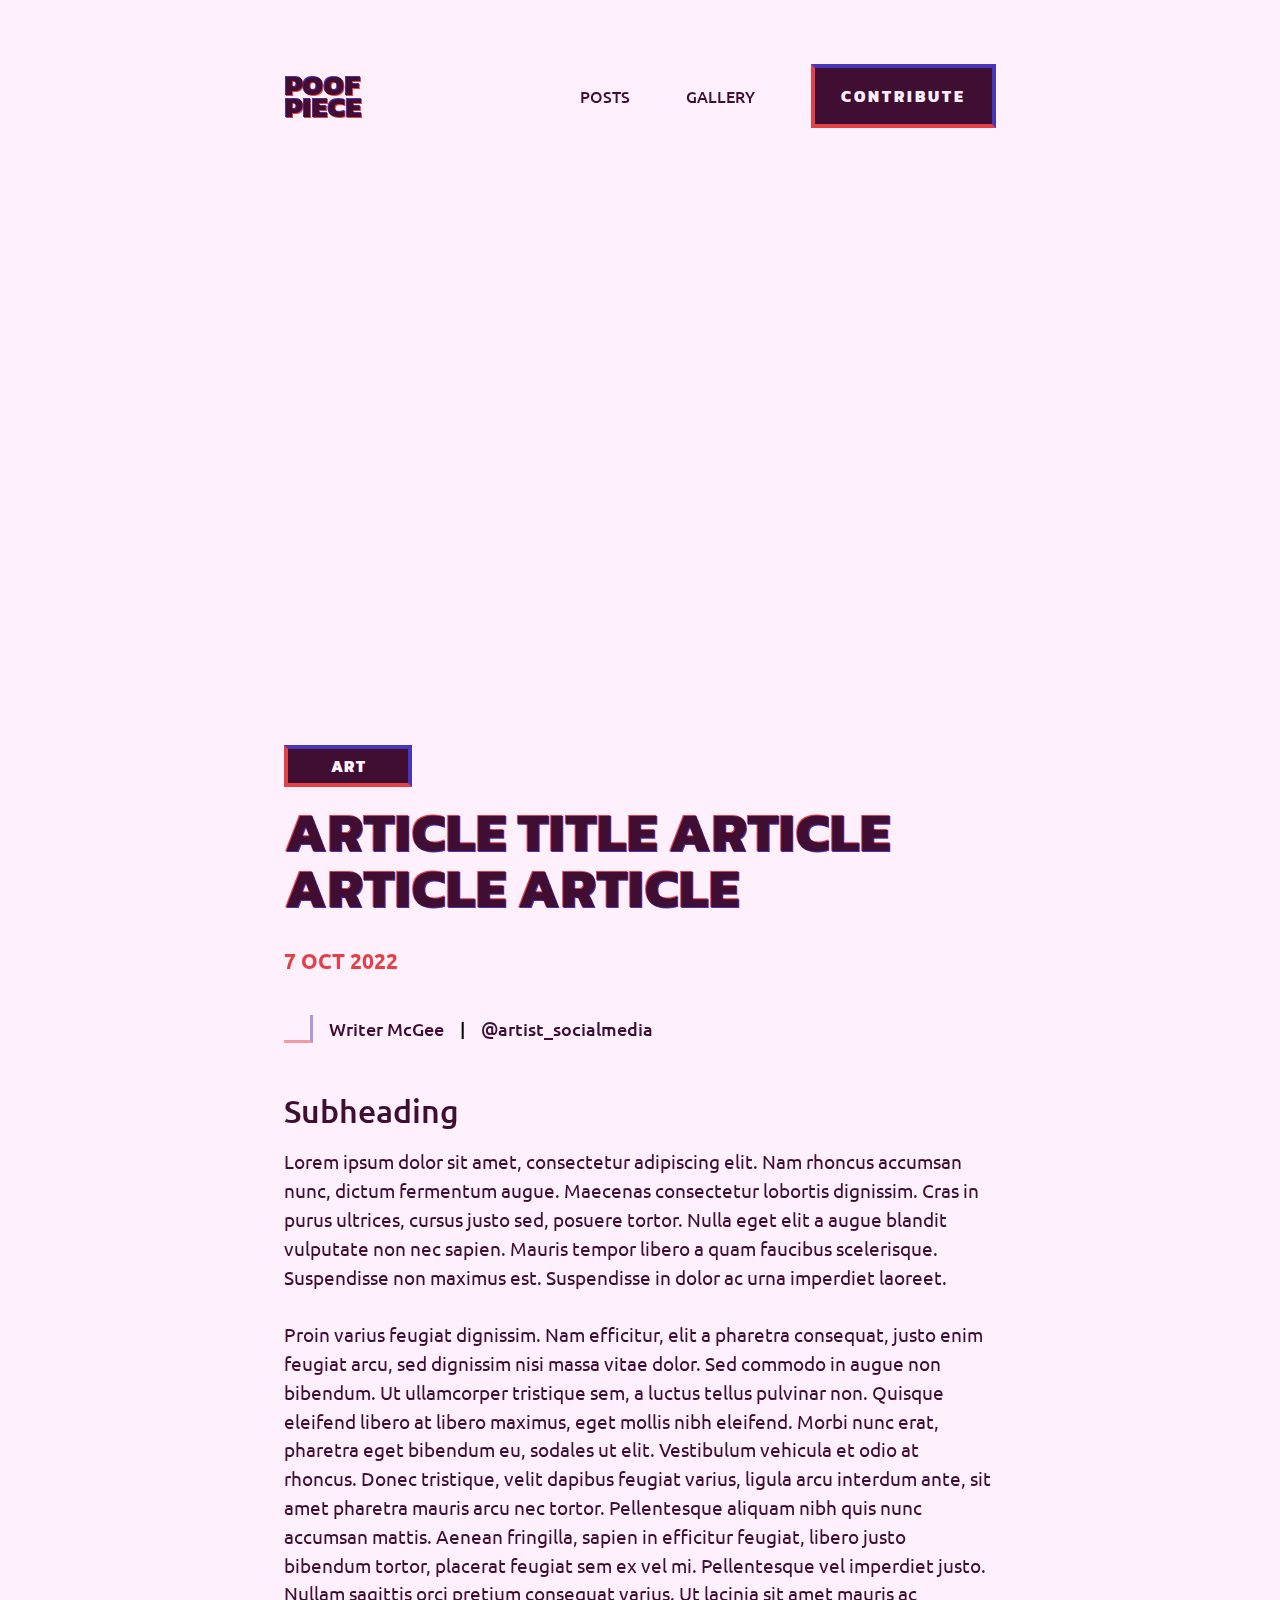
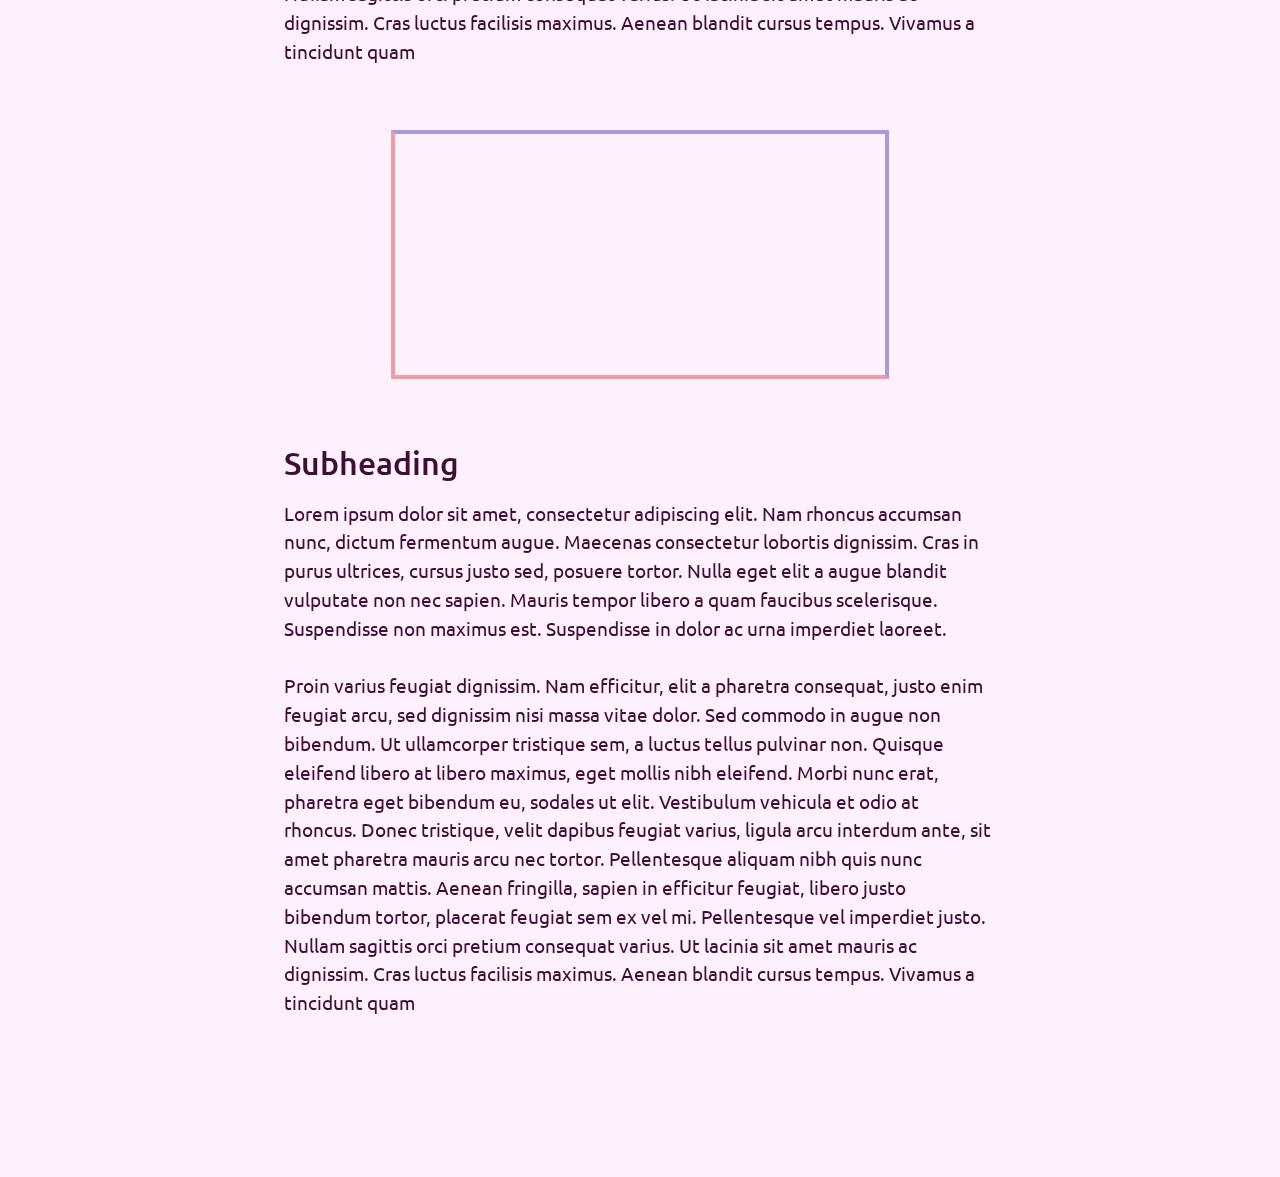
==== blog-post.html @ 09a467b0 "first commit" ====
<!DOCTYPE html>
<html lang="en">
<head>
    <meta charset="UTF-8">
    <meta http-equiv="X-UA-Compatible" content="IE=edge">
    <meta name="viewport" content="width=device-width, initial-scale=1.0">
    <title>Poof Piece - A Melbourned Based Queer Zine</title>
    <!-- fonts -->
    <link rel="preconnect" href="https://fonts.googleapis.com">
    <link rel="preconnect" href="https://fonts.gstatic.com" crossorigin>
    <link href="https://fonts.googleapis.com/css2?family=Kanit:wght@500;600;700;800;900&family=Ubuntu:wght@300;400;500;700&display=swap" rel="stylesheet">
    <!-- font-awesome -->
    <link
      rel="stylesheet"
      href="https://cdnjs.cloudflare.com/ajax/libs/font-awesome/6.1.1/css/all.min.css"
    />
    <!-- main css -->
    <link rel="stylesheet" href="styles.css" />
    <script src="nav.js" defer></script>
</head>

<div class="grid-container">

    <header class="primary-header flex blog-header">

        <div class="paper-rip-nav"></div>

        <div class="poof-piece-logo">
            <a href="/index.html">
                <!-- aria-hidden makes sure screen readers dont read the duplicate text -->
                <div class="text-layer-logo back-div red small-offset">
                    <h3 aria-hidden="true">POOF</h3>
                    <h3 aria-hidden="true">PIECE</h3>
                </div>
                <div class="text-layer-logo front-div purple">
                    <h3>POOF</h3>
                    <h3>PIECE</h3>
                </div>
            </a>
        </div>

        <!-- sr-only helps accessibility for screen readers -->
        <button class="mobile-nav-toggle" aria-controls="primary-navigation" aria-expanded="false">
            <span class="sr-only">Menu</span>
            <i class="fa-solid fa-bars red back-div small-offset" id="nav-toggle-1"></i>
            <i class="fa-solid fa-bars purple front-div" id="nav-toggle-2"></i>
        </button>

        <!-- Start of navbar -->
        <nav>
             
            <ul class="primary-navigation flex" data-visible="false" id="primary-navigation">
                <div class="paper-tear-effect not-visible"></div>
                <li><a href="/index.html" class="navbar-link navbar-hover">Posts</a></li>
                <li><a href="/gallery.html" class="navbar-link navbar-hover">Gallery</a></li>
                <li><a href="#" class="navbar-link navbar-btn">Contribute</a></li>
            </ul>
 
        </nav>

    </header>

</div>

<div class="nav-black-screen not-visible"></div>

<body>

    <div class="blog-post-image">
        <div class="paper-rip-under-image"></div>
    </div>

    

    <main>

        <section class="blog-post-page">
            <div class="blog-tag tag-selected">ART</div>
            <h1>ARTICLE TITLE ARTICLE ARTICLE ARTICLE</h1>
            <p class="blog-date">7 OCT 2022</p>
            <div class="post-author flex">
                <div class="author-image light-colour-border"></div>
                <p class="author-name">Writer McGee</p>
                <p>|</p>
                <p class="author-name">@artist_socialmedia</p>
            </div>

            <article class="blog-content">
                <h2>Subheading</h2>
                <p>Lorem ipsum dolor sit amet, consectetur adipiscing elit. Nam rhoncus accumsan nunc, dictum fermentum augue. Maecenas consectetur lobortis dignissim. Cras in purus ultrices, cursus justo sed, posuere tortor. Nulla eget elit a augue blandit vulputate non nec sapien. Mauris tempor libero a quam faucibus scelerisque. Suspendisse non maximus est. Suspendisse in dolor ac urna imperdiet laoreet.
                    <br><br>
                    Proin varius feugiat dignissim. Nam efficitur, elit a pharetra consequat, justo enim feugiat arcu, sed dignissim nisi massa vitae dolor. Sed commodo in augue non bibendum. Ut ullamcorper tristique sem, a luctus tellus pulvinar non. Quisque eleifend libero at libero maximus, eget mollis nibh eleifend. Morbi nunc erat, pharetra eget bibendum eu, sodales ut elit. Vestibulum vehicula et odio at rhoncus. Donec tristique, velit dapibus feugiat varius, ligula arcu interdum ante, sit amet pharetra mauris arcu nec tortor. Pellentesque aliquam nibh quis nunc accumsan mattis. Aenean fringilla, sapien in efficitur feugiat, libero justo bibendum tortor, placerat feugiat sem ex vel mi. Pellentesque vel imperdiet justo. Nullam sagittis orci pretium consequat varius. Ut lacinia sit amet mauris ac dignissim. Cras luctus facilisis maximus. Aenean blandit cursus tempus. Vivamus a tincidunt quam
                </p>

                <div class="img-container">
                    <div class="blog-post-img light-colour-border"></div>
                </div>

                <h2>Subheading</h2>
                <p>Lorem ipsum dolor sit amet, consectetur adipiscing elit. Nam rhoncus accumsan nunc, dictum fermentum augue. Maecenas consectetur lobortis dignissim. Cras in purus ultrices, cursus justo sed, posuere tortor. Nulla eget elit a augue blandit vulputate non nec sapien. Mauris tempor libero a quam faucibus scelerisque. Suspendisse non maximus est. Suspendisse in dolor ac urna imperdiet laoreet.
                    <br><br>
                    Proin varius feugiat dignissim. Nam efficitur, elit a pharetra consequat, justo enim feugiat arcu, sed dignissim nisi massa vitae dolor. Sed commodo in augue non bibendum. Ut ullamcorper tristique sem, a luctus tellus pulvinar non. Quisque eleifend libero at libero maximus, eget mollis nibh eleifend. Morbi nunc erat, pharetra eget bibendum eu, sodales ut elit. Vestibulum vehicula et odio at rhoncus. Donec tristique, velit dapibus feugiat varius, ligula arcu interdum ante, sit amet pharetra mauris arcu nec tortor. Pellentesque aliquam nibh quis nunc accumsan mattis. Aenean fringilla, sapien in efficitur feugiat, libero justo bibendum tortor, placerat feugiat sem ex vel mi. Pellentesque vel imperdiet justo. Nullam sagittis orci pretium consequat varius. Ut lacinia sit amet mauris ac dignissim. Cras luctus facilisis maximus. Aenean blandit cursus tempus. Vivamus a tincidunt quam
                </p>
                




            </article>

        </section>

        

    </main>

</body>

</html>
---- styles.css ----
* {
    box-sizing: border-box;
    margin: 0;
    padding: 0;
    font-family: 'Ubuntu', sans-serif;
}

/* Fonts */
h1, h2, h3, h4 {
    font-family: 'Kanit', sans-serif;
}

/* Default styles */

:root {
    /* colours */
    --red: #E44146;
    --purple: #4836B9;
    --light-pink: #FFF0FE;
    --light-pink2: #EADBE9;
    --dark-purple: #400E33;
    --transition: 0.3s ease-in-out all;

    /* grids */
    --desktop-grid: 2fr auto minmax(600px, 5fr) 2fr;
    --tablet-grid: 0.8fr 4fr 0.8fr;

}

body {
    background-color: var(--light-pink) !important;
    background: rgba(255, 255, 255, 0) url(/images/marjan-blan-marjanblan-_kUxT8WkoeY-unsplash.jpg) center center/cover repeat;
    overflow-x: hidden !important;
}

.flex {
    display: flex;
    gap: var(--gap, 2rem);
}

.sr-only {
    position: absolute;
    width: 1px;
    height: 1px;
    padding: 0;
    margin: -1px;
    overflow: hidden;
    clip: rect(0,0,0,0);
    border: 0;
}

/*__________________ NAVIGATION BAR __________________*/
/* Used this vid: https://www.youtube.com/watch?v=HbBMp6yUXO0&ab_channel=KevinPowell */

/* Desktop size */

.poof-piece-logo {
    /* margin: 2rem; */
}

.poof-piece-logo a {
    text-transform: uppercase;
    text-decoration: none;
}

a {
    all: unset;
    cursor: pointer;
}

.poof-piece-logo a h3 {
    font-weight: 900;
    font-size: 1.5rem;
    line-height: 75%;
}

.front-div {
    position: relative;
    mix-blend-mode: multiply;
}

.back-div {
    position: absolute;
}

.purple {
    color: var(--purple);
}

.red {
    color: var(--red);
}

.colour-border {
    border-bottom: 4px solid var(--red);
    border-left: 4px solid var(--red);
    border-top: 4px solid var(--purple);
    border-right: 4px solid var(--purple);
}

.light-colour-border {
    border-bottom: 4px solid #e441467a;
    border-left: 4px solid #e441467a;
    border-top: 4px solid #4736b976;
    border-right: 4px solid #4736b976;
}

.not-visible {
    display: none;
}


.primary-header {
    align-items: center;
    justify-content: space-between;
    margin: 2rem 0;
}

.primary-navigation li {
    list-style-type: none;
}

.navbar-link {
    color: var(--dark-purple);
    text-transform: uppercase;
    text-decoration: none;
    font-weight: 500;
}

.background-multiply {
    background-blend-mode: multiply;
}

.multiply {
    mix-blend-mode: multiply;
}

.background-red {
    background-color: var(--red);
}

.background-purple {
    background-color: var(--purple);
}

.small-offset {
    margin-top: 1px;
    margin-left: 1px;
}

.medium-offset {
    margin-top: 4px;
    margin-left: 4px;
}

.large-offset {
    margin-top: 8px;
    margin-left: 8px;
}

.mobile-nav-toggle {
    display: none;
}

/* Tablet and mobile size */

@media screen and (max-width: 1200px) {

    .primary-navigation {
        position: fixed;
        z-index: 1000;
        inset: 0 0 0 50%;
        background-color: var(--light-pink);
        flex-direction: column;
        padding: min(30vh, 8rem) 4rem min(30vh, 8rem) 2rem;
        --gap: 2rem;
        transform: translateX(100%);
        transition: var(--transition);
        
    }

    .primary-navigation .navbar-link {
        font-size: 1.2rem;
    }

    .primary-navigation[data-visible="true"] {
        transform: translateX(0%);
    }

    .mobile-nav-toggle {
        display: block;
        position: absolute;
        z-index: 9999;
        border: none;
        background-color: #400e3300;
        width: 3rem;
        aspect-ratio: 1;
        top: 2rem;
        right: 2rem;
    }

    .mobile-nav-toggle i {
        font-size: 2rem;
    }

    .nav-black-screen {
        position: fixed;
        z-index: 900;
        top: 0;
        left: 0;
        background-color: #0F000B;
        opacity: 0.9;
        width: 100vw;
        height: 100vh;
        transition: 0.3ms ease-out;
    }

    .poof-piece-logo {
        margin: 0 2rem;
    }

    .paper-tear-effect {
        background-color: red;
        background: rgba(255, 255, 255, 0) url(/images/1-pink.png) center center/cover no-repeat;
        position: inherit;
        top: 0;
        left: -8rem;
        height: 100vh;
        width: 9rem;
        z-index: -1;
        
    }
    
}

/* Tablet size */
@media screen and (min-width: 768px) {

    .primary-navigation {
        padding: min(30vh, 10rem) 10rem min(30vh, 10rem) 5rem;
        --gap: 3rem; 

    }


    .primary-navigation .navbar-link {
        font-size: 1.4rem;
    }


}

/* Desktop size */
@media screen and (min-width: 1200px) {

    .primary-navigation {
        padding: 0;
        --gap: 3.5rem; 
        align-items: center;

    }

    .grid-container {
        display: grid;
        grid-template-columns: var(--desktop-grid);
    }

    .primary-header {
        grid-column: 3;
        margin: 4rem 0;
    }

    .poof-piece-logo a h3 {
        font-size: 1.8rem;
        line-height: 75%;
    }

    .primary-navigation .navbar-link {
        font-size: 1rem;
    }

    .poof-piece-logo {
        margin: 0;
    }

    .navbar-hover::before {
        content: '';
        display: block;
        height: 5px;
        background: var(--red);
        position: absolute;
        bottom: -.8em;
        left: 0;
        right: 0;
        transform: scale(0, 1);
        mix-blend-mode: multiply;
        /* transform-origin: left; */
        transition: transform ease-in-out 255ms;
    }

    .navbar-hover::after {
        content: '';
        display: block;
        height: 5px;
        background: var(--purple);
        position: absolute;
        bottom: -.9em;
        left: 0;
        right: 0;
        transform: scale(0, 1);
        mix-blend-mode: multiply;
        /* transform-origin: left; */
        transition: transform ease-in-out 255ms;
    }

    .navbar-hover {
        position: relative;
    }

    .navbar-hover:hover::before {
        transform: scale(1, 1);
    }

    .navbar-hover:hover::after {
        transform: scale(1, 1);
    }

    .navbar-btn {
        background-color: var(--dark-purple);
        font-family: 'Kanit', sans-serif;
        font-weight: 800;
        letter-spacing: 3px;
        padding: 1rem 1.6rem;
        color: var(--light-pink);
        position: relative;
        transition: var(--transition);
        display: block;
        border-bottom: 4px solid var(--red);
        border-left: 4px solid var(--red);
        border-top: 4px solid var(--purple);
        border-right: 4px solid var(--purple);
        
        
    }

    .navbar-btn:hover {
        transform: scale(1.03);
        border-bottom: 4px solid var(--purple);
        border-left: 4px solid var(--purple);
        border-top: 4px solid var(--red);
        border-right: 4px solid var(--red);
    }


    .paper-tear-effect {
        display: none;
    }
   
}

/*__________________ SPLASH SECTION __________________*/

/* Mobile size */

main {
    padding: 0 2rem 0 2rem;
}

.splash-container {
    flex-direction: column;
    align-items: center;
    margin-top: 4rem;
}

.poof-piece-title h1 {
    font-size: calc(100vw / 3);
    font-weight: 900;
    line-height: 70%;

}

.poof-piece-title {
    justify-content: center;
}

.splash-subtitle {
    color: var(--red);
    font-family: 'Ubuntu', sans-serif;
    font-size: 1.3rem;
    font-weight: 500;
    margin-top: 1rem;
}

.splash-subtitle span {
    position: relative;
}

.splash-subtitle span::after {
    position: absolute;
    content: 'QUEER';
    top: 0;
    left: 2px;
    color: var(--purple);
    mix-blend-mode: multiply;
}

.splash-background-images {
    z-index: -999999;
}

.bg-img {
    opacity: 30%;
    mix-blend-mode: multiply;
    position: absolute;
    z-index: -999999;
}


.bg-img-1 {
    background: rgba(0, 0, 0, 0) url(images/bg_img1\ copy.png) center center/cover no-repeat;
    width: 50vw;
    height: 60vh;
    top: 0;
    left: 0;
}
    
.bg-img-2 {
    background: rgba(0, 0, 0, 0) url(images/bg_img2\ copy.png) center center/cover no-repeat;
    width: 40vw;
    height: 30vh;
    top: 0;
    left: 10rem;
}



/* Tablet size */
@media screen and (min-width: 768px) {

    main {
        display: grid;
        grid-template-columns: var(--tablet-grid);
        padding: 0;
    }

    .splash-container {
        grid-column: 2;
        margin-top: 2rem;
    }

    .poof-piece-title h1 {
        font-size: calc(100vw / 5);
    }

    .splash-subtitle {
        font-size: 1.8rem;
    }
        
    .bg-img-2 {
        width: 30vw;
        height: 20vh;
        left: 15rem;
    }

    .poof-piece-title {
        z-index: -1;
    }

}

/* Desktop size */
@media screen and (min-width: 1200px) {

    main {
        grid-template-columns: var(--desktop-grid);
    }

    .splash-container {
        grid-column: 3;
        overflow: hidden;
        margin-top: 0;
        
    }

    .poof-piece-title h1 {
        font-size: calc(100vw / 7);
    }
    
}

/*__________________ SEARCH AND TAGS SECTION __________________*/

/* Mobile size */

input {
    all: unset;
}

.search-bar input {
    display: flex;
    width: 100%;
}

.search-bar input::placeholder {
    color: var(--red);
}

.search-bar {
    --gap: 1rem;
    border: 2px solid var(--red);
    padding: 1.2rem 1rem;
    margin-top: 2rem;
    color: var(--dark-purple);
    font-weight: 500;
    font-size: 1.1rem;
}

.search-bar i {
    color: var(--red);
}

.tags-wrapper {
    max-height: 4rem;
    display: flex;
    overflow-x: auto;
    overflow-y: visible;
    position: relative;
    margin-top: 3.5rem;
    bottom: 2rem;
    /* left: 1rem; */
    gap: 1rem;
    /* background-color: blue; */
    /* width: 100vw; */
    overflow-y: visible;
}

.tags-wrapper::-webkit-scrollbar {
    width: 0px;
}

.blog-tag {
    color: var(--light-pink);
    display: flex;
    background-color: var(--red);
    font-family: 'Kanit', sans-serif;
    letter-spacing: 0.1em;
    font-size: 1.2rem;
    text-transform: uppercase;
    align-items: center;
    justify-content: center;
    padding-top: 0.8rem;
    padding-bottom: 0.8rem;
    padding-left: 0.5rem;
    padding-right: 0.5rem;
    min-width: 9rem;
    font-weight: 800;
    text-align: center;
    transition: var(--transition);
    overflow-y: visible;
    cursor: pointer;
}

.blog-tag:hover {
    transform: scale(1.04);
    background-color: var(--dark-purple);
    
}

.tag-selected {
    background-color: #400E33;
    position: relative;
    overflow-y: visible;
    border-bottom: 4px solid var(--red);
    border-left: 4px solid var(--red);
    border-top: 4px solid var(--purple);
    border-right: 4px solid var(--purple);

}

/* Tablet size */
@media screen and (min-width: 768px) {

    .search-and-tags {
        display: flex;
        grid-column: 2;
        justify-content: center;
        flex-direction: column;
        align-items: center;
    }

    .search-bar {
        width: 60%;
    }

    .tags-wrapper {
        display: grid;
        grid-template-columns: 1fr 1fr 1fr 1fr;
        overflow-x: unset;
        max-height: unset;
    }

    .tags-container {
        width: 100%;
    }

    .blog-tag {
        font-size: 1rem;
        min-width: unset;
    }
}

/* Desktop size */
@media screen and (min-width: 1200px) {

    .search-and-tags {
        grid-column: 3;
    }

    .search-bar {
        width: 50%;
    }

    .tags-wrapper {
        grid-template-columns: 1fr 1fr 1fr 1fr 1fr;
    }
}

/*__________________ BLOG POSTS SECTION __________________*/

/* Mobile size */

.blog-post {
    flex-direction: column;
    --gap: 0.5rem;
    margin-bottom: 1.5rem;
    cursor: pointer;
    transition: var(--transition);
    justify-content: space-between;
}

.post-image {
    width: 100%;
    background-color: red;
    aspect-ratio: 1 / 0.5;
    background: rgb(255, 255, 255) url(/images/image-solid.png) center center/cover no-repeat;
    position: relative;
    border-bottom: 4px solid #e441467a;
    border-left: 4px solid #e441467a;
    border-top: 4px solid #4736b976;
    border-right: 4px solid #4736b976;
}

/* Individual post images */

#article-1 .post-image {
    background: rgba(255, 255, 255, 0) url(/images/pascal-bernardon-67sx2qVE048-unsplash.jpg) center center/cover no-repeat;
}

#article-2 .post-image {
    background: rgba(255, 255, 255, 0) url(/images/europeana-5TK1F5VfdIk-unsplash.jpg) center center/cover no-repeat;
}

#article-3 .post-image {
    background: rgba(255, 255, 255, 0) url(/images/monica-garniga-XClNDg9Z9Ag-unsplash.jpg) center center/cover no-repeat;
}

#article-4 .post-image {
    background: rgba(255, 255, 255, 0) url(/images/mika-dUaf3cHs9Xk-unsplash.jpg) center center/cover no-repeat;
}

#article-5 .post-image {
    background: rgba(255, 255, 255, 0) url(/images/jens-schwan-7-TyF05u5Ww-unsplash.jpg) center center/cover no-repeat;
}

#article-6 .post-image {
    background: rgba(255, 255, 255, 0) url(/images/ankit-verma--k8CMLIhG6E-unsplash.jpg) center center/cover no-repeat;
}

.blog-post-tag {
    background-color: var(--red);
    color: var(--light-pink);
    display: flex;
    width: 7rem;
    position: absolute;
    bottom: 0;
    margin-bottom: 0.7rem;
    margin-left: 0.7rem;
    align-items: center;
    justify-content: center;
    padding-top: 0.4rem;
    padding-bottom: 0.4rem;
    font-family: 'Kanit', sans-serif;
    text-transform: uppercase;
    font-weight: 800;
    font-size: 0.9rem;
    letter-spacing: 1px;
}

.blog-date {
    color: var(--red);
    font-weight: 700;
    margin-top: 0.5rem;
}

.blog-post-title {
    text-transform: uppercase;
    font-weight: 800;
    font-size: 1.7rem;
    letter-spacing: 0.025em;
    line-height: 115%;
    color: var(--red);
    position: relative;
}

.blog-post-title::after {
    position: absolute;
    content: 'Blog post title - what is the post about?';
    top: 0;
    left: 2px;
    color: var(--purple);
    mix-blend-mode: multiply;
}

.post-author {
    align-items: center;
    --gap: 1rem;
}

.author-image {
    background-color: #400E33;
    height: 2.5rem;
    aspect-ratio: 1 / 1;
    background: rgba(255, 255, 255, 0) url(/images/michael-dam-mEZ3PoFGs_k-unsplash.jpg) center center/cover no-repeat;
    border-width: 3px;
    border-top: unset;
    border-left: unset;
}

.author-name {
    color: var(--dark-purple);
    font-weight: 500;
}

/* Tablet size */
@media screen and (min-width: 768px) {

    .blog-posts {
        grid-column: 2;
        display: grid;
        grid-template-columns: 1fr 1fr 1fr 1fr 1fr 1fr;
        gap: 1.5rem;
        margin-bottom: 4rem;
    }

    .blog-post {
        grid-column: span 2;
        margin-bottom: unset;
    }

    .blog-post-title {
        font-size: 1.1rem;
    }

    .blog-post-title::after {
        left: 1px;
    }

    .blog-date {
        font-size: 0.8rem;
        margin-top: unset;
    }

    .author-image {
        height: 1.8rem;
    }

    .blog-post-tag {
        font-size: 0.6rem;
        margin-bottom: 0.5rem;
        margin-left: 0.5rem;
        letter-spacing: 2px;
        width: 5rem;
        padding-top: 0.3rem;
        padding-bottom: 0.3rem;
    }

    .author-name {
        font-size: 0.9rem;
    }

    /* Highlighted post */

    .highlight-post {
        grid-column: 1 / span 4;
        grid-row: 1 / span 2;
    }

    .highlight-post .blog-post-tag {
        width: 7rem;
        margin-bottom: 0.7rem;
        margin-left: 0.7rem;
        padding-top: 0.4rem;
        padding-bottom: 0.4rem;
        font-weight: 800;
        font-size: 0.9rem;
        letter-spacing: 1px;
    }

    .highlight-post .blog-post-title::after {
        left: 2px;
    }

    .highlight-post .post-image {
        aspect-ratio: 1 / 0.7;
    }

    .highlight-post .blog-post-title {
        font-size: 2rem;
    }

    .highlight-post .blog-date {
        font-size: 1rem;
    }

    .highlight-post .author-image {
        height: 2.5rem;
    }

    .highlight-post .author-name {
        font-size: 1rem;
    }
}

/* Desktop size */
@media screen and (min-width: 1200px) {

    .blog-posts {
        grid-column: 3;
    }
}

/*__________________ ART GALLERY __________________*/

/* Mobile size */

.gallery-title {
    font-weight: 900;
    font-size: 3rem;
    line-height: 100%;
    color: var(--red);
    position: relative;
}

.gallery-title::after {
    position: absolute;
    content: 'ART GALLERY';
    top: 0;
    left: 3px;
    color: var(--purple);
    mix-blend-mode: multiply;
}

.gallery-subtitle {
    color: var(--dark-purple);
    font-weight: 500;
    margin-top: 1rem;
    margin-bottom: 2rem;
}

.gallery-grid {
    width: 100%;
    display: grid;
    grid-template-columns: 1fr 1fr;
}

.gallery-img {
    background-color: red;
    aspect-ratio: 1 / 1;
    position: relative;
    transition: var(--transition);
    cursor: pointer;
}

.gallery-img-info {
    transition: var(--transition);
    position: absolute;
    width: 100%;
    height: 100%;
    background-color: var(--dark-purple);
    opacity: 0;
    z-index: 1;
    display: flex;
    align-items: center;
    justify-content: center;
    flex-direction: column;
    gap: 1rem;
}

.gallery-img-info h4, h5 {
    opacity: 1;
    color: var(--light-pink);
}

.gallery-img-info h4 {
    text-transform: uppercase;
    font-weight: 800;
    font-size: 1.3rem;
    position: relative;
}

.gallery-img-info h4::after {
    position: absolute;
    z-index: -1;
    content: 'ARTWORK NAME';
    top: 2px;
    left: 0px;
    color: var(--red);
}

.gallery-img-info h5 {
    font-weight: 500;
    font-size: 1.1rem;
    position: relative;
}

.gallery-img-info h5::after {
    position: absolute;
    z-index: -1;
    content: 'Artist Name';
    top: 2px;
    left: 0px;
    color: var(--purple);
}

.gallery-img:hover .gallery-img-info {
    opacity: 0.85;
}

/* Individual post images */

#image-1 {
    background: rgba(255, 255, 255, 0) url(/images/pascal-bernardon-67sx2qVE048-unsplash.jpg) center center/cover no-repeat;
}

#image-2 {
    background: rgba(255, 255, 255, 0) url(/images/europeana-5TK1F5VfdIk-unsplash.jpg) center center/cover no-repeat;
}

#image-3 {
    background: rgba(255, 255, 255, 0) url(/images/monica-garniga-XClNDg9Z9Ag-unsplash.jpg) center center/cover no-repeat;
}

#image-4 {
    background: rgba(255, 255, 255, 0) url(/images/mika-dUaf3cHs9Xk-unsplash.jpg) center center/cover no-repeat;
}

#image-5 {
    background: rgba(255, 255, 255, 0) url(/images/jens-schwan-7-TyF05u5Ww-unsplash.jpg) center center/cover no-repeat;
}

#image-6 {
    background: rgba(255, 255, 255, 0) url(/images/ankit-verma--k8CMLIhG6E-unsplash.jpg) center center/cover no-repeat;
}

/* Tablet size */
@media screen and (min-width: 768px) {

    .gallery {
        grid-column: 2;
    }

    .gallery-title {
        font-size: 4rem;
    }

    .gallery-subtitle {
        font-size: 1.2rem;
    }

    .gallery-grid {
        margin-top: 2rem;
        grid-template-columns: 1fr 1fr 1fr;
    }
}

/* Desktop size */
@media screen and (min-width: 1200px) {

    .gallery {
        grid-column: 3;
    }

    .gallery-grid {
        grid-template-columns: 1fr 1fr 1fr 1fr;
    }

    .gallery-title {
        font-size: 4.5rem;
    }
}

/*__________________ IMAGE ZOOM SECTION __________________*/

/* Mobile size */

.image-display[data-visible="false"] {
    display: none;
}

.image-display[data-visible="true"] {
    display: block;
}

.image-zoom {
    position: fixed;
    z-index: 9999;
    top: 0;
    left: 0;
    background-color: #0F000B;
    opacity: 0.9;
    width: 100vw;
    height: 100vh;
    transition: 0.3ms ease-out;
}

.image-popup {
    position: fixed;
    z-index: 99999;
    background-color: var(--light-pink);
    left: 50%;
    top: 50%;
    transform: translate(-50%, -50%);
    width: calc(100vw - 4rem);
    /* height: 70vh; */
}

.paper-rip-image {
    position: absolute;
    bottom: -40px;
    width: 100%;
    height: 5rem;
    background: rgba(255, 255, 255, 0) url(/images/1-pink-rotated.png) center center/cover no-repeat;
}

.image-popup-image {
    position: relative;
    width: 100%;
    aspect-ratio: 1 / 1;
    background: rgba(255, 255, 255, 0) url(/images/pascal-bernardon-67sx2qVE048-unsplash.jpg) center center/cover no-repeat;
}

.image-popup-info {
    position: relative;
    padding: 2rem;
    z-index: 99999;
    color: black;
}

.image-popup-info h3 {
    text-transform: uppercase;
    color: var(--red);
    font-size: 1.4rem;
    position: relative;
    margin-bottom: 1.5rem;
}

.image-popup-info h3::after {
    position: absolute;
    content: 'Artwork title Artwork Title';
    top: 1px;
    left: 1px;
    color: var(--purple);
    mix-blend-mode: multiply;
}

.image-popup-info .post-author p {
    font-weight: 500;
}

.image-exit-btn {
    background-color: #400e33af;
    color: var(--light-pink);
    position: absolute;
    border-radius: 500px;
    top: 0;
    right: 0;
    margin: 1rem;
    height: 2rem;
    cursor: pointer;
    display: flex;
    aspect-ratio: 1 / 1;
    justify-content: center;
    align-items: center;
    font-size: 0.7rem;
}

/* Tablet size */
@media screen and (min-width: 768px) {

    .image-popup {
        width: 60vw;
    }
}

/* Desktop size */
@media screen and (min-width: 1200px) {

    .image-popup {
        width: 35vw;
    }
}

/*__________________ BLOG POST __________________*/

/* Mobile size */

.paper-rip-nav {
    position: absolute;
    top: 0;
    left: 0;
    right: 0;
    height: 10rem;
    width: 100vw;
    background: rgba(255, 255, 255, 0) url(/images/1-pink-rotated2.png) center center/cover no-repeat;
}

.blog-post-image {
    width: 100vw;
    height: 45vh;
    background: rgba(255, 255, 255, 0) url(/images/pascal-bernardon-67sx2qVE048-unsplash.jpg) center center/cover no-repeat;
    position: relative;
    z-index: -1;
    bottom: 3rem;
}

.paper-rip-under-image {
    width: 100%;
    position: absolute;
    bottom: -7.3rem;
    height: 15rem;
    background: rgba(255, 255, 255, 0) url(/images/1-pink-rotated-gradient.png) center center/cover no-repeat;
}

.blog-post-page .blog-tag {
    overflow-y: unset;
    min-width: unset;
    font-size: 1rem;
    width: 8rem;
    padding: 0.3rem 0.5rem 0.3rem 0.5rem;
    bottom: 2rem;
}

.blog-post-page h1 {
    font-size: 2rem;
    line-height: 100%;
    font-weight: 800;
    color: var(--red);
    position: relative;
    bottom: 1rem;

}

.blog-post-page h1::after {
    position: absolute;
    content: 'ARTICLE TITLE ARTICLE ARTICLE ARTICLE';
    top: 1px;
    left: 1px;
    color: var(--purple);
    mix-blend-mode: multiply;
    
}

.blog-post-page .blog-date {
    font-size: 1rem;
}

.blog-post-page .post-author {
    margin-top: 2.5rem;
}

.blog-content {
    margin-top: 3rem;
    margin-bottom: 10rem; 
    color: var(--dark-purple);
}

.blog-content h2 {
    font-family: 'Ubuntu', sans-serif;
    font-weight: 500;
    margin-bottom: 2rem;
    margin-top: 2.5rem;
    font-size: 1.7rem;
}

.blog-content p {
    font-weight: 400;
    font-size: 1.1rem;
    line-height: 150%;
    margin-bottom: 2rem;
}

.blog-post-img {
    background: rgba(0, 0, 0, 0) url(images/ed-leszczynskl-Ar6eXpQaCwk-unsplash.jpg) center center/cover no-repeat;
    width: 100%;
    aspect-ratio: 2 / 1;
}

/* Tablet size */
@media screen and (min-width: 768px) {
    .blog-post-page {
        grid-column: 2;
    }

    .blog-post-image {
        height: 50vh;
    }

    .blog-post-page h1 {
        font-size: 3rem;
    }

    .blog-post-page .blog-date {
        margin-top: 1rem;
        font-size: 1.3rem;
    }

    .blog-post-page .post-author p {
        font-size: 1.1rem;
        font-weight: 500;
    }

    .blog-content p {
        font-size: 1.2rem;
    }

    .img-container {
        margin-top: 4rem;
        margin-bottom: 4rem;
        width: 100%;
        display: flex;
        justify-content: center;

    }

    .blog-post-img {
        width: 80%;
    }

    

}

/* Desktop size */
@media screen and (min-width: 1200px) {

    .paper-rip-nav {
        height: 18rem;
    }

    .blog-post-image {
        height: 65vh;
    }

    .blog-post-page {
        grid-column: 3;
    }

    .blog-post-page h1 {
        font-size: 3.5rem;
    }

    .blog-content h2 {
        font-family: 'Ubuntu', sans-serif;
        font-weight: 500;
        margin-bottom: 1rem;
        font-size: 2rem;
    }

    .blog-post-img {
        width: 70%;
    }
    
    
}
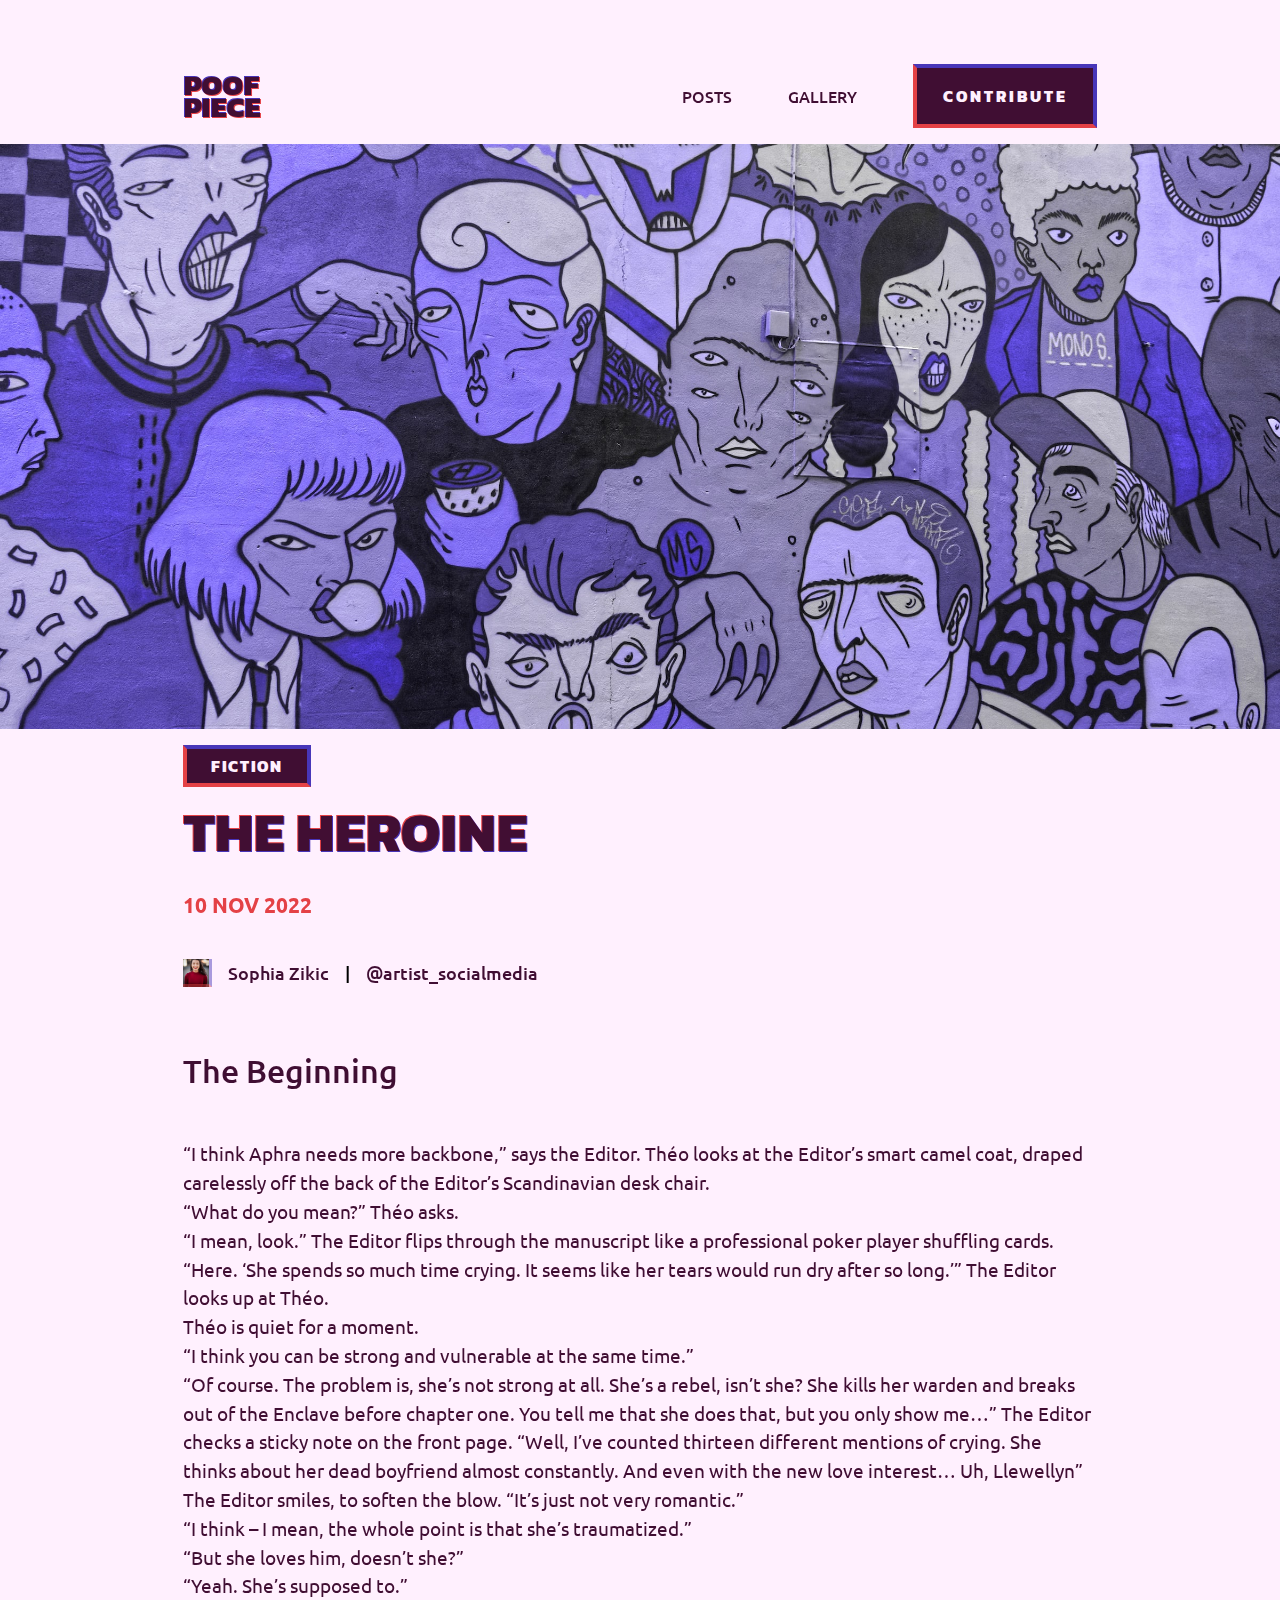
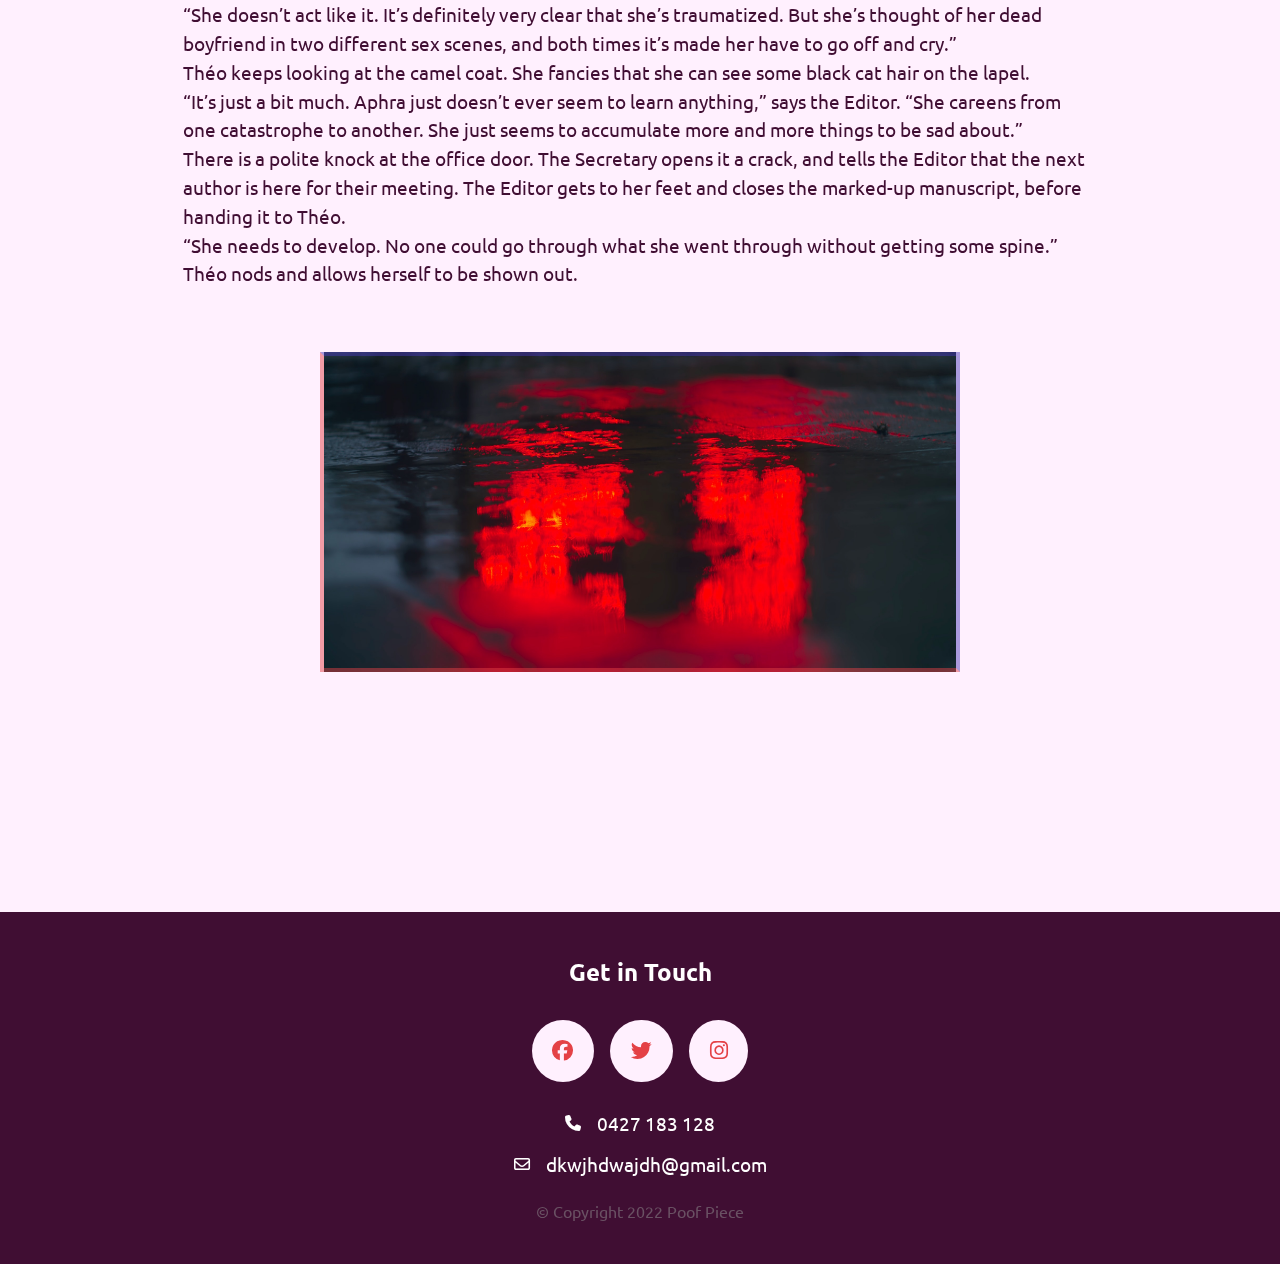
==== commit de4d13b1: "adding footer and adding text to blog post" ====
--- a/blog-post.html
+++ b/blog-post.html
@@ -75,35 +75,40 @@
     <main>
 
         <section class="blog-post-page">
-            <div class="blog-tag tag-selected">ART</div>
-            <h1>ARTICLE TITLE ARTICLE ARTICLE ARTICLE</h1>
-            <p class="blog-date">7 OCT 2022</p>
+            <div class="blog-tag tag-selected">FICTION</div>
+            <h1>THE HEROINE</h1>
+            <p class="blog-date">10 NOV 2022</p>
             <div class="post-author flex">
                 <div class="author-image light-colour-border"></div>
-                <p class="author-name">Writer McGee</p>
+                <p class="author-name">Sophia Zikic</p>
                 <p>|</p>
                 <p class="author-name">@artist_socialmedia</p>
             </div>
 
             <article class="blog-content">
-                <h2>Subheading</h2>
-                <p>Lorem ipsum dolor sit amet, consectetur adipiscing elit. Nam rhoncus accumsan nunc, dictum fermentum augue. Maecenas consectetur lobortis dignissim. Cras in purus ultrices, cursus justo sed, posuere tortor. Nulla eget elit a augue blandit vulputate non nec sapien. Mauris tempor libero a quam faucibus scelerisque. Suspendisse non maximus est. Suspendisse in dolor ac urna imperdiet laoreet.
-                    <br><br>
-                    Proin varius feugiat dignissim. Nam efficitur, elit a pharetra consequat, justo enim feugiat arcu, sed dignissim nisi massa vitae dolor. Sed commodo in augue non bibendum. Ut ullamcorper tristique sem, a luctus tellus pulvinar non. Quisque eleifend libero at libero maximus, eget mollis nibh eleifend. Morbi nunc erat, pharetra eget bibendum eu, sodales ut elit. Vestibulum vehicula et odio at rhoncus. Donec tristique, velit dapibus feugiat varius, ligula arcu interdum ante, sit amet pharetra mauris arcu nec tortor. Pellentesque aliquam nibh quis nunc accumsan mattis. Aenean fringilla, sapien in efficitur feugiat, libero justo bibendum tortor, placerat feugiat sem ex vel mi. Pellentesque vel imperdiet justo. Nullam sagittis orci pretium consequat varius. Ut lacinia sit amet mauris ac dignissim. Cras luctus facilisis maximus. Aenean blandit cursus tempus. Vivamus a tincidunt quam
-                </p>
+                <h2>The Beginning</h2>
+
+                <p>“I think Aphra needs more backbone,” says the Editor. Théo looks at the Editor’s smart camel coat, draped carelessly off the back of the Editor’s Scandinavian desk chair. <br>
+                    “What do you mean?” Théo asks.<br>
+                    “I mean, look.” The Editor flips through the manuscript like a professional poker player shuffling cards. “Here. ‘She spends so much time crying. It seems like her tears would run dry after so long.’” The Editor looks up at Théo. <br>
+                    Théo is quiet for a moment.<br>
+                    “I think you can be strong and vulnerable at the same time.”<br>
+                    “Of course. The problem is, she’s not strong at all. She’s a rebel, isn’t she? She kills her warden and breaks out of the Enclave before chapter one. You tell me that she does that, but you only show me…” The Editor checks a sticky note on the front page. “Well, I’ve counted thirteen different mentions of crying. She thinks about her dead boyfriend almost constantly. And even with the new love interest… Uh, Llewellyn” The Editor smiles, to soften the blow. “It’s just not very romantic.”<br>
+                    “I think – I mean, the whole point is that she’s traumatized.”<br>
+                    “But she loves him, doesn’t she?”<br>
+                    “Yeah. She’s supposed to.”<br>
+                    “She doesn’t act like it. It’s definitely very clear that she’s traumatized. But she’s thought of her dead boyfriend in two different sex scenes, and both times it’s made her have to go off and cry.” <br>
+                    Théo keeps looking at the camel coat. She fancies that she can see some black cat hair on the lapel. <br>
+                    “It’s just a bit much. Aphra just doesn’t ever seem to learn anything,” says the Editor. “She careens from one catastrophe to another. She just seems to accumulate more and more things to be sad about.” <br>
+                    There is a polite knock at the office door. The Secretary opens it a crack, and tells the Editor that the next author is here for their meeting. The Editor gets to her feet and closes the marked-up manuscript, before handing it to Théo.<br>
+                    “She needs to develop. No one could go through what she went through without getting some spine.” <br>
+                    Théo nods and allows herself to be shown out. <br>
+                    </p>
+                
 
                 <div class="img-container">
                     <div class="blog-post-img light-colour-border"></div>
                 </div>
-
-                <h2>Subheading</h2>
-                <p>Lorem ipsum dolor sit amet, consectetur adipiscing elit. Nam rhoncus accumsan nunc, dictum fermentum augue. Maecenas consectetur lobortis dignissim. Cras in purus ultrices, cursus justo sed, posuere tortor. Nulla eget elit a augue blandit vulputate non nec sapien. Mauris tempor libero a quam faucibus scelerisque. Suspendisse non maximus est. Suspendisse in dolor ac urna imperdiet laoreet.
-                    <br><br>
-                    Proin varius feugiat dignissim. Nam efficitur, elit a pharetra consequat, justo enim feugiat arcu, sed dignissim nisi massa vitae dolor. Sed commodo in augue non bibendum. Ut ullamcorper tristique sem, a luctus tellus pulvinar non. Quisque eleifend libero at libero maximus, eget mollis nibh eleifend. Morbi nunc erat, pharetra eget bibendum eu, sodales ut elit. Vestibulum vehicula et odio at rhoncus. Donec tristique, velit dapibus feugiat varius, ligula arcu interdum ante, sit amet pharetra mauris arcu nec tortor. Pellentesque aliquam nibh quis nunc accumsan mattis. Aenean fringilla, sapien in efficitur feugiat, libero justo bibendum tortor, placerat feugiat sem ex vel mi. Pellentesque vel imperdiet justo. Nullam sagittis orci pretium consequat varius. Ut lacinia sit amet mauris ac dignissim. Cras luctus facilisis maximus. Aenean blandit cursus tempus. Vivamus a tincidunt quam
-                </p>
-                
-
-
 
 
             </article>
@@ -114,6 +119,37 @@
 
     </main>
 
+    <!-- start of footer -->
+    <footer class="footer">
+        <div class="footer-content">
+            <h3>Get in Touch</h3>
+            <div class="social-media-links">
+                <a class="social-media-link">
+                    <i class="fa-brands fa-facebook"></i>
+                </a>
+                <a class="social-media-link">
+                    <i class="fa-brands fa-twitter"></i>
+                </a>
+                <a class="social-media-link">
+                    <i class="fa-brands fa-instagram"></i>
+                </a>       
+            </div>
+            <div class="contact-info">
+                <i class="fa-solid fa-phone"></i>
+                <p>0427 183 128</p>
+            </div>
+            <div class="contact-info">
+                <i class="fa-regular fa-envelope"></i>
+                <p>dkwjhdwajdh@gmail.com</p>
+            </div>
+            <p class="copyright">© Copyright 2022 Poof Piece</p>
+
+        </div>
+        
+
+    </footer>
+    <!-- end of footer -->
+
 </body>
 
 </html>--- a/styles.css
+++ b/styles.css
@@ -22,8 +22,9 @@
     --transition: 0.3s ease-in-out all;
 
     /* grids */
-    --desktop-grid: 2fr auto minmax(600px, 5fr) 2fr;
-    --tablet-grid: 0.8fr 4fr 0.8fr;
+    --large-screen-grid: 1.5fr auto minmax(600px, 5fr) 1.5fr;
+    --desktop-grid: 1fr auto minmax(600px, 5fr) 1fr;
+    --tablet-grid: 0.5fr 4fr 0.5fr;
 
 }
 
@@ -449,7 +450,7 @@
     }
 
     .poof-piece-title h1 {
-        font-size: calc(100vw / 5);
+        font-size: calc(100vw / 7);
     }
 
     .splash-subtitle {
@@ -483,10 +484,21 @@
     }
 
     .poof-piece-title h1 {
-        font-size: calc(100vw / 7);
+        font-size: calc(100vw / 10);
     }
     
 }
+
+/* Large desktop size */
+@media screen and (min-width: 1500px) {
+
+    main {
+        grid-template-columns: var(--large-screen-grid);
+    }
+
+}
+
+
 
 /*__________________ SEARCH AND TAGS SECTION __________________*/
 
@@ -635,7 +647,7 @@
     margin-bottom: 1.5rem;
     cursor: pointer;
     transition: var(--transition);
-    justify-content: space-between;
+    /* justify-content: space-between; */
 }
 
 .post-image {
@@ -652,28 +664,52 @@
 
 /* Individual post images */
 
-#article-1 .post-image {
+.article-1 .post-image {
     background: rgba(255, 255, 255, 0) url(/images/pascal-bernardon-67sx2qVE048-unsplash.jpg) center center/cover no-repeat;
 }
 
-#article-2 .post-image {
+.article-1 .blog-post-title::after {
+    content: 'The Heroine';
+}
+
+.article-2 .post-image {
     background: rgba(255, 255, 255, 0) url(/images/europeana-5TK1F5VfdIk-unsplash.jpg) center center/cover no-repeat;
 }
 
-#article-3 .post-image {
+.article-2 .blog-post-title::after {
+    content: 'TOP 10 QUEER BARS IN MELBOURNE';
+}
+
+.article-3 .post-image {
     background: rgba(255, 255, 255, 0) url(/images/monica-garniga-XClNDg9Z9Ag-unsplash.jpg) center center/cover no-repeat;
 }
 
-#article-4 .post-image {
+.article-3 .blog-post-title::after {
+    content: 'MY GAY JOURNEY WITH ELDEN RING';
+}
+
+.article-4 .post-image {
     background: rgba(255, 255, 255, 0) url(/images/mika-dUaf3cHs9Xk-unsplash.jpg) center center/cover no-repeat;
 }
 
-#article-5 .post-image {
+.article-4 .blog-post-title::after {
+    content: 'HOW DO I SUBMIT MY ARTWORK TO POOF PIECE?';
+}
+
+.article-5 .post-image {
     background: rgba(255, 255, 255, 0) url(/images/jens-schwan-7-TyF05u5Ww-unsplash.jpg) center center/cover no-repeat;
 }
 
-#article-6 .post-image {
+.article-5 .blog-post-title::after {
+    content: 'SO I JUST CAME OUT... WHAT NOW?';
+}
+
+.article-6 .post-image {
     background: rgba(255, 255, 255, 0) url(/images/ankit-verma--k8CMLIhG6E-unsplash.jpg) center center/cover no-repeat;
+}
+
+.article-6 .blog-post-title::after {
+    content: 'HOW TO HELP YOUR LOCAL QUEER COMMUNITY!';
 }
 
 .blog-post-tag {
@@ -736,6 +772,42 @@
     border-left: unset;
 }
 
+#author-1 {
+    background: rgba(255, 255, 255, 0) url(https://images.unsplash.com/photo-1598974357801-cbca100e65d3?ixlib=rb-4.0.3&ixid=MnwxMjA3fDB8MHxwaG90by1wYWdlfHx8fGVufDB8fHx8&auto=format&fit=crop&w=687&q=80) center center/cover no-repeat;
+}
+
+#author-2 {
+    background: rgba(255, 255, 255, 0) url(https://images.unsplash.com/photo-1548142813-c348350df52b?ixlib=rb-4.0.3&ixid=MnwxMjA3fDB8MHxwaG90by1wYWdlfHx8fGVufDB8fHx8&auto=format&fit=crop&w=689&q=80) center center/cover no-repeat;
+}
+
+#author-3 {
+    background: rgba(255, 255, 255, 0) url(https://images.unsplash.com/photo-1550480082-dd9c35032f45?ixlib=rb-4.0.3&ixid=MnwxMjA3fDB8MHxwaG90by1wYWdlfHx8fGVufDB8fHx8&auto=format&fit=crop&w=687&q=80) center center/cover no-repeat;
+}
+
+#author-4 {
+    background: rgba(255, 255, 255, 0) url(https://images.unsplash.com/photo-1524854859347-bd2f42367134?ixlib=rb-4.0.3&ixid=MnwxMjA3fDB8MHxwaG90by1wYWdlfHx8fGVufDB8fHx8&auto=format&fit=crop&w=687&q=80) center center/cover no-repeat;
+}
+
+#author-5 {
+    background: rgba(255, 255, 255, 0) url(https://images.unsplash.com/photo-1598974357801-cbca100e65d3?ixlib=rb-4.0.3&ixid=MnwxMjA3fDB8MHxwaG90by1wYWdlfHx8fGVufDB8fHx8&auto=format&fit=crop&w=687&q=80) center center/cover no-repeat;
+}
+
+#author-6 {
+    background: rgba(255, 255, 255, 0) url(https://images.unsplash.com/photo-1598974357801-cbca100e65d3?ixlib=rb-4.0.3&ixid=MnwxMjA3fDB8MHxwaG90by1wYWdlfHx8fGVufDB8fHx8&auto=format&fit=crop&w=687&q=80) center center/cover no-repeat;
+}
+
+#author-7 {
+    background: rgba(255, 255, 255, 0) url(https://images.unsplash.com/photo-1524854859347-bd2f42367134?ixlib=rb-4.0.3&ixid=MnwxMjA3fDB8MHxwaG90by1wYWdlfHx8fGVufDB8fHx8&auto=format&fit=crop&w=687&q=80) center center/cover no-repeat;
+}
+
+#author-8 {
+    background: rgba(255, 255, 255, 0) url(https://images.unsplash.com/photo-1598974357801-cbca100e65d3?ixlib=rb-4.0.3&ixid=MnwxMjA3fDB8MHxwaG90by1wYWdlfHx8fGVufDB8fHx8&auto=format&fit=crop&w=687&q=80) center center/cover no-repeat;
+}
+
+#author-9 {
+    background: rgba(255, 255, 255, 0) url(https://images.unsplash.com/photo-1524854859347-bd2f42367134?ixlib=rb-4.0.3&ixid=MnwxMjA3fDB8MHxwaG90by1wYWdlfHx8fGVufDB8fHx8&auto=format&fit=crop&w=687&q=80) center center/cover no-repeat;
+}
+
 .author-name {
     color: var(--dark-purple);
     font-weight: 500;
@@ -747,18 +819,18 @@
     .blog-posts {
         grid-column: 2;
         display: grid;
-        grid-template-columns: 1fr 1fr 1fr 1fr 1fr 1fr;
-        gap: 1.5rem;
+        grid-template-columns: 1fr 1fr;
+        gap: 2rem;
         margin-bottom: 4rem;
     }
 
     .blog-post {
-        grid-column: span 2;
+        grid-column: span 1;
         margin-bottom: unset;
     }
 
     .blog-post-title {
-        font-size: 1.1rem;
+        font-size: 1.3rem;
     }
 
     .blog-post-title::after {
@@ -766,8 +838,8 @@
     }
 
     .blog-date {
-        font-size: 0.8rem;
-        margin-top: unset;
+        font-size: 1rem;
+        /* margin-top: unset; */
     }
 
     .author-image {
@@ -785,14 +857,15 @@
     }
 
     .author-name {
-        font-size: 0.9rem;
+        font-size: 1rem;
     }
 
     /* Highlighted post */
 
     .highlight-post {
-        grid-column: 1 / span 4;
-        grid-row: 1 / span 2;
+        grid-column: span 2;
+        grid-row: span 2;
+
     }
 
     .highlight-post .blog-post-tag {
@@ -811,7 +884,7 @@
     }
 
     .highlight-post .post-image {
-        aspect-ratio: 1 / 0.7;
+        aspect-ratio: 1 / 0.5;
     }
 
     .highlight-post .blog-post-title {
@@ -835,7 +908,30 @@
 @media screen and (min-width: 1200px) {
 
     .blog-posts {
+        grid-column: 2;
+        display: grid;
+        grid-template-columns: 1fr 1fr 1fr 1fr 1fr 1fr;
+        gap: 2rem;
+        margin-bottom: 4rem;
+    }
+
+    .blog-post {
+        grid-column: span 2;
+        margin-bottom: unset;
+    }
+
+    .blog-posts {
         grid-column: 3;
+    }
+
+    .highlight-post {
+        grid-column: span 4;
+        grid-row: span 2;
+
+    }
+
+    .highlight-post .post-image {
+        aspect-ratio: 1 / 0.7;
     }
 }
 
@@ -942,24 +1038,72 @@
     background: rgba(255, 255, 255, 0) url(/images/pascal-bernardon-67sx2qVE048-unsplash.jpg) center center/cover no-repeat;
 }
 
+#image-1 .gallery-img-info h4::after {
+    content: 'People looking spooked';
+}
+
+#image-1 .gallery-img-info h5::after {
+    content: 'Artsy Man';
+}
+
 #image-2 {
     background: rgba(255, 255, 255, 0) url(/images/europeana-5TK1F5VfdIk-unsplash.jpg) center center/cover no-repeat;
 }
 
+#image-2 .gallery-img-info h4::after {
+    content: 'Roses are red';
+}
+
+#image-2 .gallery-img-info h5::after {
+    content: 'Greg Greg';
+}
+
 #image-3 {
     background: rgba(255, 255, 255, 0) url(/images/monica-garniga-XClNDg9Z9Ag-unsplash.jpg) center center/cover no-repeat;
 }
 
+#image-3 .gallery-img-info h4::after {
+    content: 'Spaceman';
+}
+
+#image-3 .gallery-img-info h5::after {
+    content: 'Neil Armstrong';
+}
+
 #image-4 {
     background: rgba(255, 255, 255, 0) url(/images/mika-dUaf3cHs9Xk-unsplash.jpg) center center/cover no-repeat;
 }
 
+#image-4 .gallery-img-info h4::after {
+    content: 'Cool Graffiti';
+}
+
+#image-4 .gallery-img-info h5::after {
+    content: 'Rebel Girl';
+}
+
 #image-5 {
     background: rgba(255, 255, 255, 0) url(/images/jens-schwan-7-TyF05u5Ww-unsplash.jpg) center center/cover no-repeat;
 }
 
+#image-5 .gallery-img-info h4::after {
+    content: 'Random things';
+}
+
+#image-5 .gallery-img-info h5::after {
+    content: 'Lauren Leaster';
+}
+
 #image-6 {
     background: rgba(255, 255, 255, 0) url(/images/ankit-verma--k8CMLIhG6E-unsplash.jpg) center center/cover no-repeat;
+}
+
+#image-6 .gallery-img-info h4::after {
+    content: 'Very cool thing';
+}
+
+#image-6 .gallery-img-info h5::after {
+    content: 'Talented Artist';
 }
 
 /* Tablet size */
@@ -1039,7 +1183,7 @@
     bottom: -40px;
     width: 100%;
     height: 5rem;
-    background: rgba(255, 255, 255, 0) url(/images/1-pink-rotated.png) center center/cover no-repeat;
+    background: rgba(255, 255, 255, 0) url(/images/1-pink-rotated-image.png) center center/cover no-repeat;
 }
 
 .image-popup-image {
@@ -1066,7 +1210,7 @@
 
 .image-popup-info h3::after {
     position: absolute;
-    content: 'Artwork title Artwork Title';
+    content: 'People looking spooked';
     top: 1px;
     left: 1px;
     color: var(--purple);
@@ -1078,20 +1222,20 @@
 }
 
 .image-exit-btn {
-    background-color: #400e33af;
+    background-color: #000000af;
     color: var(--light-pink);
     position: absolute;
     border-radius: 500px;
     top: 0;
     right: 0;
     margin: 1rem;
-    height: 2rem;
+    height: 2.5rem;
     cursor: pointer;
     display: flex;
     aspect-ratio: 1 / 1;
     justify-content: center;
     align-items: center;
-    font-size: 0.7rem;
+    font-size: 0.9rem;
 }
 
 /* Tablet size */
@@ -1162,7 +1306,7 @@
 
 .blog-post-page h1::after {
     position: absolute;
-    content: 'ARTICLE TITLE ARTICLE ARTICLE ARTICLE';
+    content: 'THE HEROINE';
     top: 1px;
     left: 1px;
     color: var(--purple);
@@ -1246,6 +1390,11 @@
         width: 80%;
     }
 
+    .blog-content h2 {
+        margin-bottom: 3rem;
+        margin-top: 4rem;
+    }
+
     
 
 }
@@ -1270,9 +1419,7 @@
     }
 
     .blog-content h2 {
-        font-family: 'Ubuntu', sans-serif;
-        font-weight: 500;
-        margin-bottom: 1rem;
+        margin-bottom: 3rem;
         font-size: 2rem;
     }
 
@@ -1282,3 +1429,153 @@
     
     
 }
+
+/* ================= FOOTER =================*/
+
+/* Mobile size */
+
+
+
+.footer {
+    background-color: var(--dark-purple);
+    color: white;
+    bottom: 0;
+    width: 100%;
+    height: 22rem;            /* Footer height */
+    display: flex;
+    flex-direction: column;
+    align-items: center;
+    margin-top: 5rem;
+  }
+
+  .footer-content {
+    display: flex;
+    flex-direction: column;
+    justify-content: center;
+    align-items: center;
+    height: 100%;
+    width: 100%;
+  }
+
+  .footer-content h3 {
+    margin-bottom: 2rem;
+    font-size: 1.3rem;
+    font-family: 'Ubuntu', sans-serif;
+  }
+
+  .social-media-links {
+    display: flex;
+    gap: 0.7rem;
+    margin-bottom: 1.3rem;
+  }
+
+  .social-media-link:hover {
+    cursor: pointer;
+  }
+
+  .social-media-link i:hover {
+    transform: scale(var(--scale));
+    background-color: rgb(223, 223, 223);
+
+  }
+
+  .social-media-link i {
+    color: var(--red);
+    background-color: var(--light-pink);
+    padding: 1rem;
+    border-radius: 100%;
+    font-size: 1.2rem;
+    transition: var(--transition);
+  }
+
+  .contact-infos {
+    display: flex;
+    gap: 1rem;
+    align-items: center;
+    flex-direction: column;
+    margin-top: 2rem;
+    font-size: 1.1rem;
+    margin-bottom: 2rem;
+  }
+
+  .contact-info {
+    display: flex;
+    gap: 1rem;
+  }
+
+  .copyright {
+    color: #939393;
+    opacity: 0.5;
+    margin-top: 1rem;
+  }
+
+  .contact-info {
+    display: flex;
+    gap: 1rem;
+    margin: 0.5rem;
+    align-items: center;
+  }
+
+  .contact-info p {
+    font-weight: 400;
+    font-size: 1.2rem;
+  }
+
+  /* Tablet size */
+@media screen and (min-width: 768px) {
+
+    .social-media-link i {
+        padding: 1.3rem;
+        font-size: 1.3rem;
+      }
+
+    .contact-infos {
+        font-size: 1.3rem;
+    }
+
+    .footer-content h3 {
+        font-size: 1.5rem;
+    }
+
+    .social-media-links {
+        gap: 1rem;
+    }
+
+}
+
+/* Desktop size */
+@media screen and (min-width: 1200px) {
+
+}
+
+.field-icon {
+    position: absolute;
+    top: 15px;
+    right: 15px;
+}
+
+.eye-preview-container {
+    position: relative;
+    display: inline-block;
+}
+
+
+/* Edit Footer Page */
+.footers-edit {
+    width: 100%;
+}
+
+.footer-inputs {
+    display: grid;
+    grid-template-columns: 1fr 1fr;
+    gap: 2rem;
+}
+
+.footer-input-box {
+    margin-bottom: 0rem;
+}
+
+.footer-input i {
+    margin-right: 0.5rem;
+    font-size: 1.2rem;
+}
